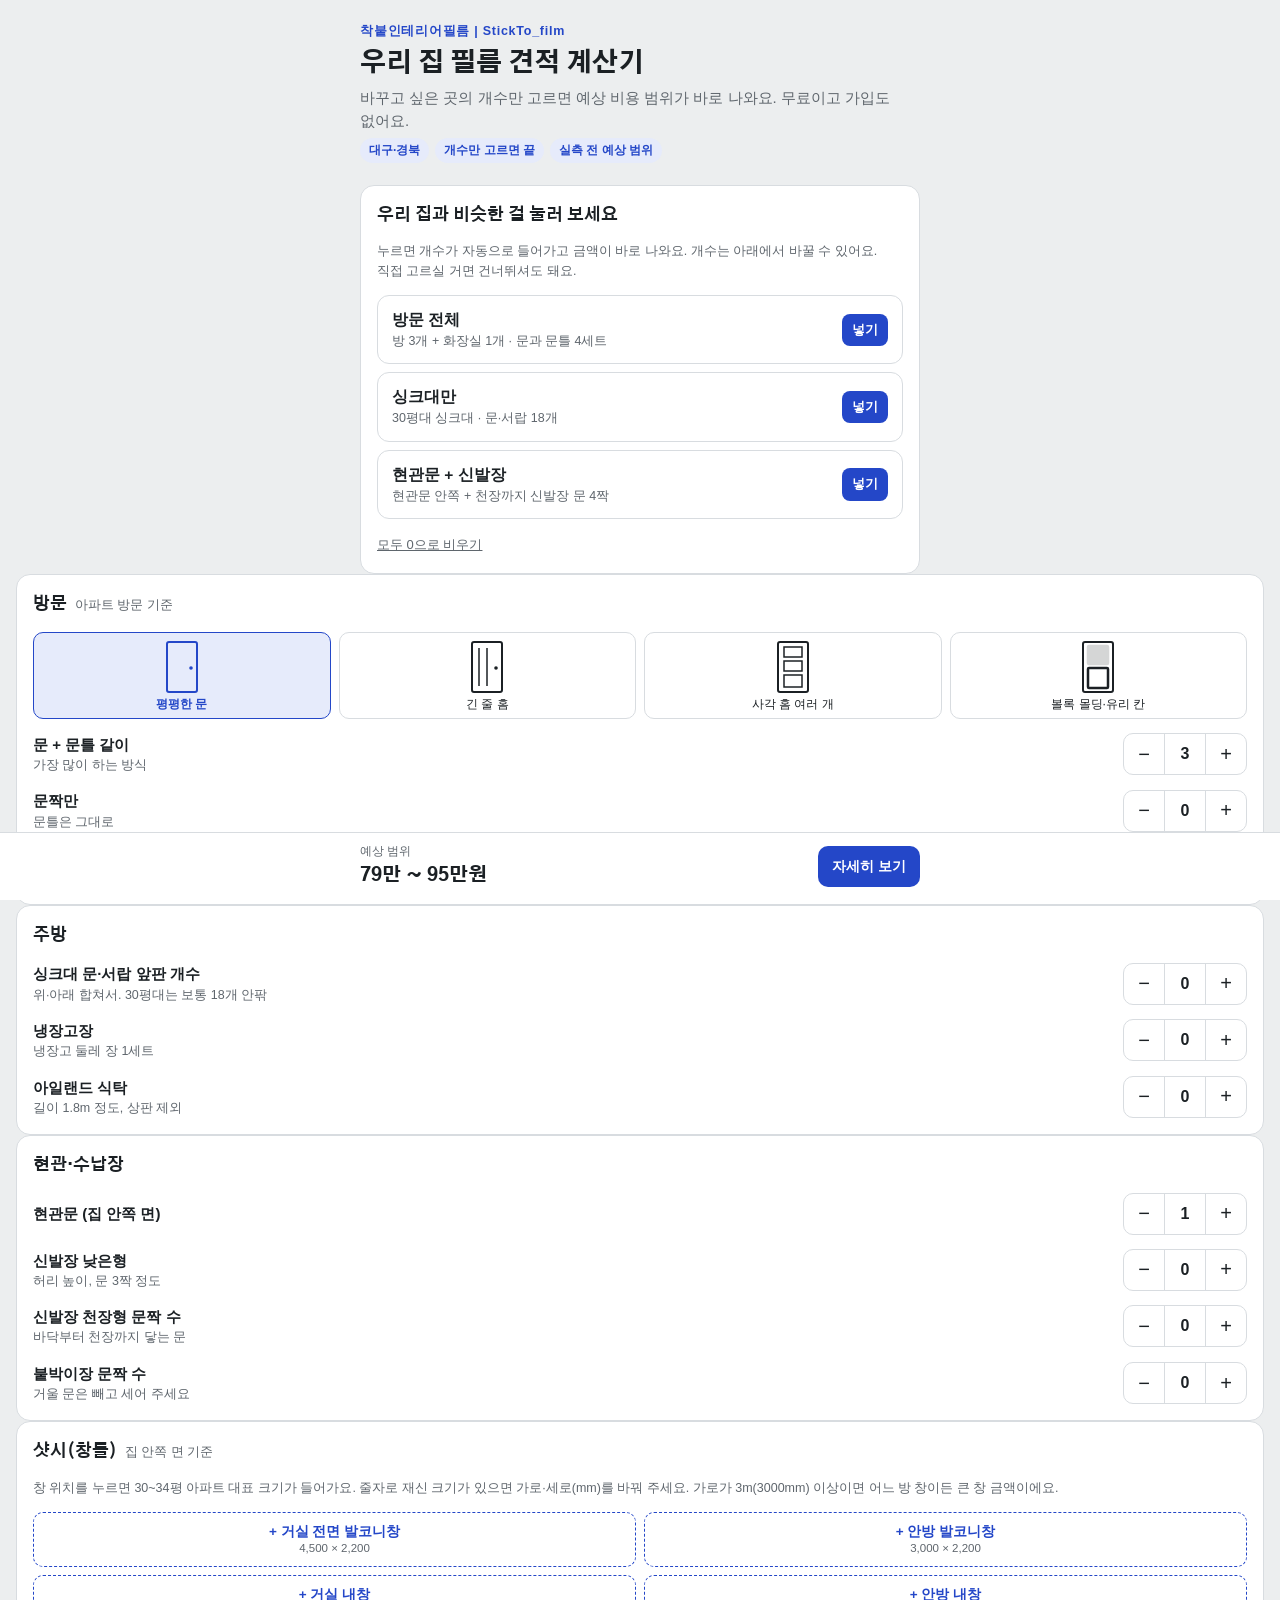
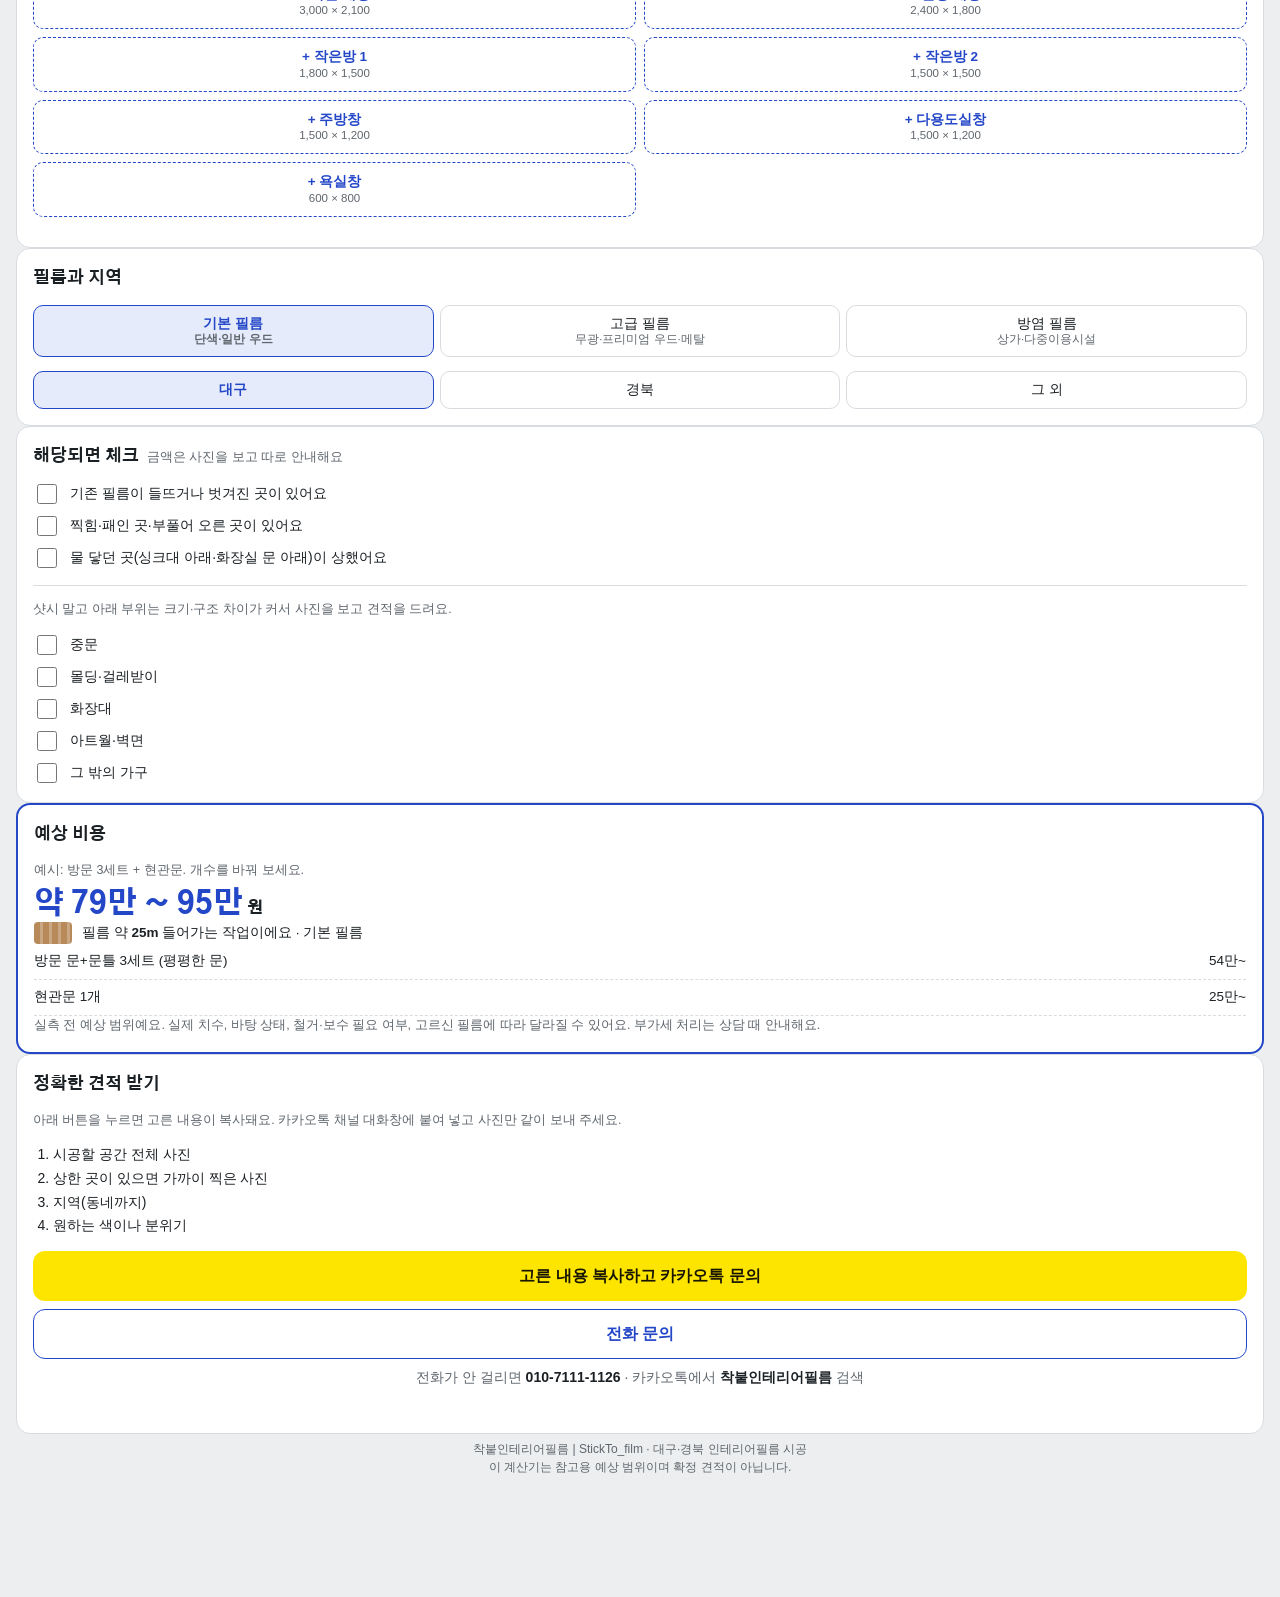
==== calculator/index.html @ d56645c7 "고객용 '우리 집 필름 견적 계산기' 페이지 추가 (calculator/) Co-Authored-By: Claude Opus 5.5 <noreply@anthropic.com>" ====
<!doctype html>
<html lang="ko">
<head>
<meta charset="utf-8">
<meta name="viewport" content="width=device-width,initial-scale=1,viewport-fit=cover">
<!-- 문자·카톡으로 링크를 보냈을 때 미리보기 -->
<meta property="og:type" content="website">
<meta property="og:url" content="https://capslove1.github.io/calculator/">
<meta property="og:title" content="우리 집 필름 견적 계산기 | 착붙인테리어필름">
<meta property="og:description" content="방문·싱크대·현관문·신발장 개수만 고르면 예상 비용 범위가 나와요. 무료, 가입 없음.">
<meta property="og:image" content="https://capslove1.github.io/img/kitchen-gray-wide.jpg">
<style>:root{padding-top:env(safe-area-inset-top,0px);padding-bottom:env(safe-area-inset-bottom,0px)}body{margin:0}img{max-width:100%}[hidden]{display:none!important}</style>
<title>우리 집 필름 견적 계산기</title>
<meta name="claude:viewport-fit-sides" content="cover">
<meta name="description" content="착붙인테리어필름 | StickTo_film — 방문·싱크대·현관문 등 개수만 고르면 인테리어필름 예상 비용 범위를 보여 드려요. 무료, 가입 없음.">
<link rel="preconnect" href="https://fonts.googleapis.com">
<link rel="preconnect" href="https://fonts.gstatic.com" crossorigin>
<link rel="stylesheet" href="https://fonts.googleapis.com/css2?family=Gothic+A1:wght@400;500;600;700;800&display=swap">
</head>
<body>
<style>
/* Layout: 한 줄 세로 흐름. 위에서 부위 고르기 → 아래 고정 결과 바 → 결과 카드와 문의 버튼 */
:root{
  --bg:#eceeef; --surface:#ffffff; --ink:#1b2024; --muted:#5f666d; --line:#d8dce0;
  --brand:#2447c8; --brand-ink:#ffffff; --brand-soft:#e6ebfb; --film:#b88a5a; --warn:#9a5b12; --warn-soft:#fbf0de;
  --kakao:#fee500; --kakao-ink:#191600;
  --f-head:"Gothic A1","Apple SD Gothic Neo","Malgun Gothic",sans-serif;
  --f-body:"Apple SD Gothic Neo","Malgun Gothic",sans-serif;
}
@media (prefers-color-scheme: dark){:root:not([data-theme="light"]){
  --bg:#111417; --surface:#1a1e22; --ink:#e8ebee; --muted:#9aa2aa; --line:#2c3238;
  --brand:#8ea6ff; --brand-ink:#0d1430; --brand-soft:#1c2547; --film:#d3a877; --warn:#e9b467; --warn-soft:#33281a; color-scheme:dark}}
:root[data-theme="dark"]{
  --bg:#111417; --surface:#1a1e22; --ink:#e8ebee; --muted:#9aa2aa; --line:#2c3238;
  --brand:#8ea6ff; --brand-ink:#0d1430; --brand-soft:#1c2547; --film:#d3a877; --warn:#e9b467; --warn-soft:#33281a; color-scheme:dark}
*{box-sizing:border-box}
body{background:var(--bg);color:var(--ink);font-family:var(--f-body);word-break:keep-all;overflow-wrap:anywhere;font-size:15px;line-height:1.55;
  padding-left:max(16px,env(safe-area-inset-left,0px));padding-right:max(16px,env(safe-area-inset-right,0px));padding-block:0 120px}
.wrap{max-width:560px;margin:0 auto;display:flex;flex-direction:column;gap:18px}
header{padding-block:22px 4px;display:flex;flex-direction:column;gap:6px}
.brand{font-size:12.5px;letter-spacing:.06em;color:var(--brand);font-weight:600}
h1{font-family:var(--f-head);font-weight:800;font-size:26px;line-height:1.25;margin:0;text-wrap:balance}
.lead{color:var(--muted);margin:0}
.chips{display:flex;flex-wrap:wrap;gap:6px}
.chip{font-size:12px;background:var(--brand-soft);color:var(--brand);padding:3px 9px;border-radius:999px;font-weight:600}
section.card{background:var(--surface);border:1px solid var(--line);border-radius:14px;padding:16px;display:flex;flex-direction:column;gap:14px}
h2{font-family:var(--f-head);font-size:17px;margin:0;display:flex;align-items:baseline;gap:8px}
h2 small{font-family:var(--f-body);font-weight:400;font-size:12.5px;color:var(--muted)}
.row{display:flex;align-items:center;justify-content:space-between;gap:12px}
.row .lbl{min-width:0;display:flex;flex-direction:column}
.row .lbl b{font-weight:600}
.row .lbl span{font-size:12.5px;color:var(--muted)}
.step{display:flex;align-items:center;border:1px solid var(--line);border-radius:10px;overflow:hidden;flex:none}
.step button{width:40px;height:40px;border:0;background:transparent;color:var(--ink);font-size:20px;cursor:pointer}
.step button:active{background:var(--brand-soft)}
.step input{width:42px;height:40px;border:0;border-inline:1px solid var(--line);text-align:center;font:600 16px var(--f-body);background:transparent;color:var(--ink);font-variant-numeric:tabular-nums;-moz-appearance:textfield}
.step input::-webkit-outer-spin-button,.step input::-webkit-inner-spin-button{-webkit-appearance:none;margin:0}
button:focus-visible,input:focus-visible,a:focus-visible,label:focus-within{outline:2px solid var(--brand);outline-offset:2px}
.shapes{display:grid;grid-template-columns:repeat(4,1fr);gap:8px}
.shape{position:relative;border:1.5px solid var(--line);border-radius:10px;padding:8px 4px 6px;display:flex;flex-direction:column;align-items:center;gap:4px;cursor:pointer;font-size:12px;text-align:center;line-height:1.25}
.shape input{position:absolute;opacity:0;pointer-events:none}
.shape svg{width:34px;height:52px}
.shape:has(input:checked){border-color:var(--brand);background:var(--brand-soft);color:var(--brand);font-weight:600}
.seg{display:grid;grid-template-columns:repeat(3,1fr);gap:6px}
.seg label{border:1.5px solid var(--line);border-radius:10px;padding:9px 6px;text-align:center;font-size:13.5px;cursor:pointer;display:flex;flex-direction:column;line-height:1.3}
.seg label small{font-size:11.5px;color:var(--muted)}
.seg input{position:absolute;opacity:0;pointer-events:none}
.seg label:has(input:checked){border-color:var(--brand);background:var(--brand-soft);color:var(--brand);font-weight:600}
.checks{display:flex;flex-direction:column;gap:8px}
.check{display:flex;gap:10px;align-items:flex-start;font-size:14px;cursor:pointer}
.addwin{display:grid;grid-template-columns:1fr 1fr;gap:8px}
.addwin button{border:1.5px dashed var(--brand);background:transparent;color:var(--brand);border-radius:10px;padding:10px 8px;font:600 13.5px var(--f-body);cursor:pointer;line-height:1.3}
.addwin button small{display:block;font-weight:400;font-size:11.5px;color:var(--muted)}
.win{border:1px solid var(--line);border-radius:12px;padding:12px;display:flex;flex-direction:column;gap:10px}
.win .top{display:flex;justify-content:space-between;align-items:center;gap:8px}
.win .top b{font-size:15px}
.win .del{border:0;background:none;color:var(--muted);font:inherit;font-size:13px;text-decoration:underline;cursor:pointer}
.win .size{display:flex;align-items:center;gap:6px;flex-wrap:wrap;font-size:13.5px}
.win .size input{width:78px;height:38px;border:1px solid var(--line);border-radius:8px;text-align:center;font:600 15px var(--f-body);background:transparent;color:var(--ink);font-variant-numeric:tabular-nums}
.win .meta{font-size:12.5px;color:var(--muted)}
.check input{width:20px;height:20px;accent-color:var(--brand);flex:none;margin-top:1px}
.divider{height:1px;background:var(--line)}
.note{font-size:12.5px;color:var(--muted);margin:0}
.presets{display:flex;flex-direction:column;gap:8px}
.presets button{display:flex;align-items:center;justify-content:space-between;gap:12px;text-align:left;border:1.5px solid var(--line);background:var(--surface);color:var(--ink);border-radius:12px;padding:12px 14px;font:inherit;cursor:pointer}
.presets button b{display:block;font-size:15.5px}
.presets button span{display:block;font-size:12.5px;color:var(--muted)}
.presets button i{font-style:normal;flex:none;font-size:13px;font-weight:700;color:var(--brand-ink);background:var(--brand);border-radius:8px;padding:6px 10px}
.presets button.on{border-color:var(--brand);background:var(--brand-soft)}
.presets button.on i{background:transparent;color:var(--brand)}
#presetMsg{font-size:14px;color:var(--brand);font-weight:600;margin:0}
#presetMsg:empty{display:none}
.linkbtn{align-self:flex-start;border:0;background:none;color:var(--muted);text-decoration:underline;font:inherit;font-size:13px;padding:2px 0;cursor:pointer}
/* 결과 */
#result{border:2px solid var(--brand)}
.big{font-family:var(--f-head);font-weight:800;font-size:30px;line-height:1.2;font-variant-numeric:tabular-nums;color:var(--brand)}
.big small{font-size:16px;color:var(--ink)}
.film{display:flex;align-items:center;gap:10px;font-size:13.5px}
.roll{width:38px;height:22px;border-radius:4px;background:repeating-linear-gradient(90deg,var(--film) 0 6px,color-mix(in srgb,var(--film) 75%,var(--surface)) 6px 9px);flex:none}
table{width:100%;border-collapse:collapse;font-size:13.5px;font-variant-numeric:tabular-nums}
td{padding:7px 0;border-bottom:1px dashed var(--line);vertical-align:top}
td:last-child{text-align:right;white-space:nowrap;padding-left:10px}
.flag{background:var(--warn-soft);color:var(--warn);border-radius:10px;padding:10px 12px;font-size:13px;display:flex;flex-direction:column;gap:4px}
.empty{color:var(--muted);font-size:14px}
.cta{display:flex;flex-direction:column;gap:8px}
.btn{display:flex;align-items:center;justify-content:center;gap:8px;min-height:50px;border-radius:12px;border:0;font:700 16px var(--f-body);cursor:pointer;text-decoration:none}
.btn.kakao{background:var(--kakao);color:var(--kakao-ink)}
.btn.line{background:transparent;border:1.5px solid var(--brand);color:var(--brand)}
.phone{font-size:14px;text-align:center;color:var(--muted)}
.phone b{color:var(--ink);user-select:all;font-variant-numeric:tabular-nums}
#copied{font-size:13px;color:var(--brand);text-align:center;min-height:20px}
#copyBox{width:100%;min-height:140px;font:13px var(--f-body);border:1px solid var(--line);border-radius:10px;padding:10px;background:var(--bg);color:var(--ink)}
ol.photos{margin:0;padding-left:20px;font-size:14px;display:flex;flex-direction:column;gap:2px}
/* 아래 고정 요약 바 */
.bar{position:fixed;left:0;right:0;bottom:0;background:var(--surface);border-top:1px solid var(--line);
  padding:10px max(16px,env(safe-area-inset-right,0px)) calc(10px + env(safe-area-inset-bottom,0px)) max(16px,env(safe-area-inset-left,0px));z-index:5}
.bar .in{max-width:560px;margin:0 auto;display:flex;align-items:center;justify-content:space-between;gap:12px}
.bar .v{font-family:var(--f-head);font-weight:800;font-size:19px;font-variant-numeric:tabular-nums}
.bar .k{font-size:11.5px;color:var(--muted)}
.bar a{background:var(--brand);color:var(--brand-ink);border-radius:10px;padding:10px 14px;font-weight:700;text-decoration:none;font-size:14px;white-space:nowrap}
footer{font-size:12px;color:var(--muted);text-align:center;padding-top:6px}
@media (prefers-reduced-motion:no-preference){.big{transition:color .2s}}
</style>

<div class="wrap">
  <header>
    <div class="brand">착붙인테리어필름 | StickTo_film</div>
    <h1>우리 집 필름 견적 계산기</h1>
    <p class="lead">바꾸고 싶은 곳의 개수만 고르면 예상 비용 범위가 바로 나와요. 무료이고 가입도 없어요.</p>
    <div class="chips"><span class="chip">대구·경북</span><span class="chip">개수만 고르면 끝</span><span class="chip">실측 전 예상 범위</span></div>
  </header>

  <section class="card" aria-labelledby="h-preset">
    <h2 id="h-preset">우리 집과 비슷한 걸 눌러 보세요</h2>
    <p class="note" style="margin:0">누르면 개수가 자동으로 들어가고 금액이 바로 나와요. 개수는 아래에서 바꿀 수 있어요. 직접 고르실 거면 건너뛰셔도 돼요.</p>
    <div class="presets">
      <button type="button" data-preset="doors" data-name="방문 4세트를"><div><b>방문 전체</b><span>방 3개 + 화장실 1개 · 문과 문틀 4세트</span></div><i>넣기</i></button>
      <button type="button" data-preset="kitchen" data-name="싱크대를"><div><b>싱크대만</b><span>30평대 싱크대 · 문·서랍 18개</span></div><i>넣기</i></button>
      <button type="button" data-preset="entry" data-name="현관문과 신발장을"><div><b>현관문 + 신발장</b><span>현관문 안쪽 + 천장까지 신발장 문 4짝</span></div><i>넣기</i></button>
    </div>
    <p id="presetMsg" role="status"></p>
    <button type="button" class="linkbtn" data-preset="reset" data-name="">모두 0으로 비우기</button>
    </div>
  </section>

  <section class="card" aria-labelledby="h-door">
    <h2 id="h-door">방문 <small>아파트 방문 기준</small></h2>
    <div class="shapes" role="radiogroup" aria-label="문 모양">
      <label class="shape"><input type="radio" name="shape" value="flat" id="shape-flat" checked>
        <svg viewBox="0 0 34 52" aria-hidden="true"><rect x="2" y="1" width="30" height="50" rx="2" fill="none" stroke="currentColor" stroke-width="2"/><circle cx="26" cy="27" r="1.8" fill="currentColor"/></svg>평평한 문</label>
      <label class="shape"><input type="radio" name="shape" value="line" id="shape-line">
        <svg viewBox="0 0 34 52" aria-hidden="true"><rect x="2" y="1" width="30" height="50" rx="2" fill="none" stroke="currentColor" stroke-width="2"/><path d="M9 7v38M17 7v38" stroke="currentColor" stroke-width="1.5" fill="none"/><circle cx="26" cy="27" r="1.8" fill="currentColor"/></svg>긴 줄 홈</label>
      <label class="shape"><input type="radio" name="shape" value="square" id="shape-square">
        <svg viewBox="0 0 34 52" aria-hidden="true"><rect x="2" y="1" width="30" height="50" rx="2" fill="none" stroke="currentColor" stroke-width="2"/><rect x="8" y="6" width="18" height="10" fill="none" stroke="currentColor" stroke-width="1.5"/><rect x="8" y="20" width="18" height="10" fill="none" stroke="currentColor" stroke-width="1.5"/><rect x="8" y="34" width="18" height="12" fill="none" stroke="currentColor" stroke-width="1.5"/></svg>사각 홈 여러 개</label>
      <label class="shape"><input type="radio" name="shape" value="mold" id="shape-mold">
        <svg viewBox="0 0 34 52" aria-hidden="true"><rect x="2" y="1" width="30" height="50" rx="2" fill="none" stroke="currentColor" stroke-width="2"/><rect x="7" y="5" width="20" height="18" rx="1" fill="currentColor" opacity=".18" stroke="currentColor" stroke-width="2.5"/><rect x="7" y="27" width="20" height="20" rx="1" fill="none" stroke="currentColor" stroke-width="2.5"/></svg>볼록 몰딩·유리 칸</label>
    </div>
    <div class="row"><div class="lbl"><b>문 + 문틀 같이</b><span>가장 많이 하는 방식</span></div><div class="step" data-for="set"></div></div>
    <div class="row"><div class="lbl"><b>문짝만</b><span>문틀은 그대로</span></div><div class="step" data-for="door"></div></div>
    <div class="row"><div class="lbl"><b>문틀만</b></div><div class="step" data-for="frame"></div></div>
  </section>

  <section class="card" aria-labelledby="h-kitchen">
    <h2 id="h-kitchen">주방</h2>
    <div class="row"><div class="lbl"><b>싱크대 문·서랍 앞판 개수</b><span>위·아래 합쳐서. 30평대는 보통 18개 안팎</span></div><div class="step" data-for="sink"></div></div>
    <div class="row"><div class="lbl"><b>냉장고장</b><span>냉장고 둘레 장 1세트</span></div><div class="step" data-for="fridge"></div></div>
    <div class="row"><div class="lbl"><b>아일랜드 식탁</b><span>길이 1.8m 정도, 상판 제외</span></div><div class="step" data-for="island"></div></div>
  </section>

  <section class="card" aria-labelledby="h-entry">
    <h2 id="h-entry">현관·수납장</h2>
    <div class="row"><div class="lbl"><b>현관문 (집 안쪽 면)</b></div><div class="step" data-for="entrance"></div></div>
    <div class="row"><div class="lbl"><b>신발장 낮은형</b><span>허리 높이, 문 3짝 정도</span></div><div class="step" data-for="shoeLow"></div></div>
    <div class="row"><div class="lbl"><b>신발장 천장형 문짝 수</b><span>바닥부터 천장까지 닿는 문</span></div><div class="step" data-for="shoeTall"></div></div>
    <div class="row"><div class="lbl"><b>붙박이장 문짝 수</b><span>거울 문은 빼고 세어 주세요</span></div><div class="step" data-for="closet"></div></div>
  </section>

  <section class="card" aria-labelledby="h-win">
    <h2 id="h-win">샷시(창틀) <small>집 안쪽 면 기준</small></h2>
    <p class="note" style="margin:0">창 위치를 누르면 30~34평 아파트 대표 크기가 들어가요. 줄자로 재신 크기가 있으면 가로·세로(mm)를 바꿔 주세요. 가로가 3m(3000mm) 이상이면 어느 방 창이든 큰 창 금액이에요.</p>
    <div class="addwin">
      <button type="button" data-win="lbal">+ 거실 전면 발코니창<small>4,500 × 2,200</small></button>
      <button type="button" data-win="mbal">+ 안방 발코니창<small>3,000 × 2,200</small></button>
      <button type="button" data-win="lin">+ 거실 내창<small>3,000 × 2,100</small></button>
      <button type="button" data-win="min">+ 안방 내창<small>2,400 × 1,800</small></button>
      <button type="button" data-win="r1">+ 작은방 1<small>1,800 × 1,500</small></button>
      <button type="button" data-win="r2">+ 작은방 2<small>1,500 × 1,500</small></button>
      <button type="button" data-win="kit">+ 주방창<small>1,500 × 1,200</small></button>
      <button type="button" data-win="util">+ 다용도실창<small>1,500 × 1,200</small></button>
      <button type="button" data-win="bath">+ 욕실창<small>600 × 800</small></button>
    </div>
    <div id="winList" style="display:flex;flex-direction:column;gap:8px"></div>
  </section>

  <section class="card" aria-labelledby="h-opt">
    <h2 id="h-opt">필름과 지역</h2>
    <div class="seg" role="radiogroup" aria-label="필름 종류">
      <label><input type="radio" name="grade" value="basic" id="grade-basic" checked>기본 필름<small>단색·일반 우드</small></label>
      <label><input type="radio" name="grade" value="premium" id="grade-premium">고급 필름<small>무광·프리미엄 우드·메탈</small></label>
      <label><input type="radio" name="grade" value="fire" id="grade-fire">방염 필름<small>상가·다중이용시설</small></label>
    </div>
    <div class="seg" role="radiogroup" aria-label="지역">
      <label><input type="radio" name="area" value="대구" id="area-daegu" checked>대구</label>
      <label><input type="radio" name="area" value="경북" id="area-gb">경북</label>
      <label><input type="radio" name="area" value="그 외 지역" id="area-etc">그 외</label>
    </div>
  </section>

  <section class="card" aria-labelledby="h-more">
    <h2 id="h-more">해당되면 체크 <small>금액은 사진을 보고 따로 안내해요</small></h2>
    <div class="checks">
      <label class="check"><input type="checkbox" id="c-old" data-cond="기존 필름이 들뜨거나 벗겨진 곳이 있어요">기존 필름이 들뜨거나 벗겨진 곳이 있어요</label>
      <label class="check"><input type="checkbox" id="c-dent" data-cond="찍힘·패인 곳·부풀어 오른 곳이 있어요">찍힘·패인 곳·부풀어 오른 곳이 있어요</label>
      <label class="check"><input type="checkbox" id="c-wet" data-cond="물이 닿던 곳(싱크대 아래·화장실 문 아래)이 상했어요">물 닿던 곳(싱크대 아래·화장실 문 아래)이 상했어요</label>
    </div>
    <div class="divider"></div>
    <p class="note">샷시 말고 아래 부위는 크기·구조 차이가 커서 사진을 보고 견적을 드려요.</p>
    <div class="checks">
      <label class="check"><input type="checkbox" id="x-middoor" data-extra="중문">중문</label>
      <label class="check"><input type="checkbox" id="x-molding" data-extra="몰딩·걸레받이">몰딩·걸레받이</label>
      <label class="check"><input type="checkbox" id="x-vanity" data-extra="화장대">화장대</label>
      <label class="check"><input type="checkbox" id="x-wall" data-extra="아트월·벽면">아트월·벽면</label>
      <label class="check"><input type="checkbox" id="x-etc" data-extra="그 밖의 가구">그 밖의 가구</label>
    </div>
  </section>

  <section class="card" id="result" aria-labelledby="h-result" aria-live="polite">
    <h2 id="h-result">예상 비용</h2>
    <div id="resBody"></div>
  </section>

  <section class="card" aria-labelledby="h-ask">
    <h2 id="h-ask">정확한 견적 받기</h2>
    <p class="note" style="margin:0">아래 버튼을 누르면 고른 내용이 복사돼요. 카카오톡 채널 대화창에 붙여 넣고 사진만 같이 보내 주세요.</p>
    <ol class="photos">
      <li>시공할 공간 전체 사진</li>
      <li>상한 곳이 있으면 가까이 찍은 사진</li>
      <li>지역(동네까지)</li>
      <li>원하는 색이나 분위기</li>
    </ol>
    <div class="cta">
      <a class="btn kakao" id="kakaoBtn" href="https://pf.kakao.com/_gzWJX/chat" target="_blank" rel="noopener">고른 내용 복사하고 카카오톡 문의</a>
      <a class="btn line" href="tel:01071111126">전화 문의</a>
      <div class="phone">전화가 안 걸리면 <b>010-7111-1126</b> · 카카오톡에서 <b>착붙인테리어필름</b> 검색</div>
      <div id="copied" role="status"></div>
      <textarea id="copyBox" hidden readonly aria-label="복사할 견적 내용"></textarea>
    </div>
  </section>

  <footer>착붙인테리어필름 | StickTo_film · 대구·경북 인테리어필름 시공<br>이 계산기는 참고용 예상 범위이며 확정 견적이 아닙니다.</footer>
</div>

<div class="bar" aria-hidden="false">
  <div class="in">
    <div><div class="k">예상 범위</div><div class="v" id="barV">-</div></div>
    <a href="#result">자세히 보기</a>
  </div>
</div>

<script>
(function(){
  // ── 단가 (근거: 견적·시공기록표 기준값/간편견적/단가산출 시트, 2026-11-11 사용자 확인값) ──
  // 문짝 단가: 평평 10만 / 줄 홈 12만 / 사각 홈 15만 / 몰딩·유리 15만~ (사용자 확인)
  // 문+문틀 세트 = 문 단가 + 문틀 8만 (민자 세트 18만, 조사 평균) / 문틀만 10만
  var DOOR = {flat:100000, line:120000, square:150000, mold:150000};
  var SHAPE_NAME = {flat:"평평한 문", line:"긴 줄 홈", square:"사각 홈", mold:"볼록 몰딩·유리 칸"};
  var FRAME_IN_SET = 80000, FRAME_ONLY = 100000;
  var P = {
    entrance:250000,   // 현관문 실내측: 시세 25만~40만의 하단
    shoeLow:150000,    // 낮은 신발장: 시세 시작가 15만~
    shoeTallDoor:65000,// 천장형 신발장 문짝 6.5만 + 측판 6만 (단가산출)
    shoeSide:60000,
    sinkDoor:35000,    // 싱크대 문·서랍 3.5만 + 측판·걸레받이 7만 (30평대 18짝 = 70만)
    sinkSide:70000,
    fridge:250000,     // 냉장고장 겉면: 시세 25만~55만의 하단
    island:255000,     // 아일랜드 중형: 단가산출 25.5만
    closetSolo:50000,  // 붙박이장 단독 짝당 5만 (사용자 확인)
    closetBundle:43000,// 전체 공사와 같이 할 때 짝당 약 4.3만 (울산 현장)
    closetSmallMin:400000, closetSmallMax:500000 // 붙박이장만 문 3~4짝: 40~50만 (사용자 확인)
  };
  // 필름 사용량(m): 사용자 경험치·조사 추정
  var M = {set:6.5, door:4.5, frame:2.5, entrance:5, shoeLow:3, shoeTallDoor:1.15, shoeSide:2.4,
           sinkDoor:0.425, sinkSide:2.5, fridge:10.2, island:5.5, closetDoor:1.15, closetSide:2.4};
  // 필름 종류별 m당 추가 (자재 차이만, 기본 6,500원 대비): 고급 +3,000~6,500 / 방염 +4,000~8,500
  var GRADE = {basic:[0,0,"기본 필름"], premium:[3000,6500,"고급 필름"], fire:[4000,8500,"방염 필름"]};
  var SPREAD = 0.2;          // 현장 상태·치수 차이 폭 (위쪽 +20%)
  var MIN_JOB = 100000;      // 최소 시공 금액 (당근 "10만원부터")
  var BUNDLE_FROM = 500000;  // 다른 부위 합계가 이 이상이면 붙박이장 묶음 단가

  // ── 샷시: 인수인계 4-2 과거 단가 (작은·큰 창 15만, 거실 대형 20만, 거실 이중창 60만) ──
  // 가로 3m 이상이면 창 종류 상관없이 대형(사용자 확인 2026-11-19). 기본 크기: 거실 4500x2300(사용자 예시), 나머지는 유리지갑 24·34평 표준 프리셋(2026-09). 이중창(안쪽+바깥쪽 두 겹)은 거실 60만, 나머지는 한 겹 x2(가정)
  // 기본 크기: 사용자 제공 '아파트 샷시 대표 규격표'(30~34평, 사전 견적용 추정치, 2026-11-19)
  // 필름 m 추정: 바깥 틀 둘레 x (틀 폭 + 감싸기 5cm) + 창짝(한 겹 2짝) 둘레 x 13cm, 합친 면적 ÷ 122cm 폭 ÷ 재단 효율 85%
  //  틀 폭: 단창 130mm, 이중창 250mm (사용자 제공 프레임 폭 표). 영림 블로그 계산법(긴 쪽+10cm, 두 겹 x2)과 비교해 비슷함
  var WIN_TYPES = {lbal:["거실 전면 발코니창",4500,2200,true], mbal:["안방 발코니창",3000,2200,false], lin:["거실 내창",3000,2100,true], min:["안방 내창",2400,1800,true], r1:["작은방 1",1800,1500,true], r2:["작은방 2",1500,1500,true], kit:["주방창",1500,1200,false], util:["다용도실창",1500,1200,false], bath:["욕실창",600,800,false]};
  var WIN_SINGLE = 150000, WIN_BIG = 200000, WIN_BIG_DOUBLE = 600000, WIN_BIG_FROM = 3000;
  var wins = [], winSeq = 0;
  function winPrice(w){ var big = w.w >= WIN_BIG_FROM; if(w.dbl) return big ? WIN_BIG_DOUBLE : WIN_SINGLE*2; return big ? WIN_BIG : WIN_SINGLE; }
  function winMeters(w){
    var W=w.w/1000, H=w.h/1000, frame=(w.dbl?0.25:0.13)+0.05, sashes=w.dbl?4:2;
    var area = 2*(W+H)*frame + sashes*2*(W/2+H)*0.13;
    return area/1.22/0.85;
  }
  function renderWins(){
    var box = document.getElementById("winList"); box.innerHTML = "";
    wins.forEach(function(w){
      var d = document.createElement("div"); d.className = "win";
      d.innerHTML = '<div class="top"><b>'+w.name+'</b><button type="button" class="del">빼기</button></div>'+
        '<div class="size">가로 <input type="number" inputmode="numeric" id="ww-'+w.id+'" value="'+w.w+'" aria-label="가로 mm"> × 세로 <input type="number" inputmode="numeric" id="wh-'+w.id+'" value="'+w.h+'" aria-label="세로 mm"> mm</div>'+
        '<label class="check"><input type="checkbox" id="wd-'+w.id+'"'+(w.dbl?' checked':'')+'>안쪽·바깥쪽 두 겹 다 (이중창)</label>'+
        '<div class="meta"></div>';
      var ins = d.querySelectorAll("input");
      ins[0].oninput = function(){ w.w = parseInt(ins[0].value,10)||0; calc(); };
      ins[1].oninput = function(){ w.h = parseInt(ins[1].value,10)||0; calc(); };
      ins[2].onchange = function(){ w.dbl = ins[2].checked; calc(); };
      d.querySelector(".del").onclick = function(){ wins = wins.filter(function(x){return x!==w}); renderWins(); calc(); };
      w.meta = d.querySelector(".meta");
      box.appendChild(d);
    });
  }
  document.querySelectorAll("[data-win]").forEach(function(b){
    b.onclick = function(){ var t = WIN_TYPES[b.getAttribute("data-win")]; wins.push({id:++winSeq, name:t[0], w:t[1], h:t[2], dbl:t[3]}); renderWins(); calc(); };
  });

  var KEYS = ["set","door","frame","sink","fridge","island","entrance","shoeLow","shoeTall","closet"];
  var q = {}; KEYS.forEach(function(k){q[k]=0});
  var inputs = {};

  document.querySelectorAll(".step").forEach(function(box){
    var k = box.getAttribute("data-for");
    box.innerHTML = '<button type="button" aria-label="줄이기">−</button><input type="number" inputmode="numeric" min="0" max="60" value="0" id="n-'+k+'" aria-label="개수"><button type="button" aria-label="늘리기">+</button>';
    var b = box.querySelectorAll("button"), inp = box.querySelector("input");
    inputs[k] = inp;
    b[0].onclick = function(){ set(k, q[k]-1); clearPreset(); };
    b[1].onclick = function(){ set(k, q[k]+1); clearPreset(); };
    inp.oninput = function(){ set(k, parseInt(inp.value,10)||0, true) };
  });
  function set(k, v, typing){ v=Math.max(0,Math.min(60,v)); q[k]=v; if(!typing) inputs[k].value=v; calc(); }
  function clearPreset(){ document.querySelectorAll(".presets button").forEach(function(b){ b.classList.remove("on"); b.querySelector("i").textContent="넣기"; }); var m=document.getElementById("presetMsg"); if(m) m.textContent=""; }
  document.querySelectorAll("input[type=radio],input[type=checkbox]").forEach(function(el){ el.onchange = calc; });

  var PRESETS = {
    doors:{set:4}, kitchen:{sink:18}, entry:{entrance:1, shoeTall:4},
    reset:{}
  };
  document.querySelectorAll("[data-preset]").forEach(function(btn){
    btn.onclick = function(){
      var p = PRESETS[btn.getAttribute("data-preset")];
      KEYS.forEach(function(k){ q[k]=p[k]||0; inputs[k].value=q[k]; });
      if(btn.getAttribute("data-preset")==="reset"){ wins=[]; renderWins(); }
      calc();
      document.querySelectorAll(".presets button").forEach(function(b){ b.classList.toggle("on", b===btn); b.querySelector("i").textContent = b===btn ? "✓ 들어감" : "넣기"; });
      var name = btn.getAttribute("data-name"), bar = document.getElementById("barV").textContent;
      document.getElementById("presetMsg").textContent = name ? name+" 넣었어요. 예상 "+bar+" · 아래에서 개수를 바꿔 보세요." : "모두 비웠어요. 아래에서 직접 골라 주세요.";
    };
  });

  function won(n){ return Math.round(n/10000).toLocaleString("ko-KR") + "만"; }
  function val(name){ var el=document.querySelector('input[name="'+name+'"]:checked'); return el?el.value:""; }

  var lastText = "";
  function calc(){
    var shape = val("shape"), grade = GRADE[val("grade")], area = val("area");
    var lines = [], base = 0, meters = 0;
    function add(label, amount, m, desc){ if(amount<=0) return; lines.push([label, amount, desc||""]); base += amount; meters += m; }

    add("방문 문+문틀 "+q.set+"세트 ("+SHAPE_NAME[shape]+")", q.set*(DOOR[shape]+FRAME_IN_SET), q.set*M.set);
    add("방문 문짝만 "+q.door+"짝 ("+SHAPE_NAME[shape]+")", q.door*DOOR[shape], q.door*M.door);
    add("문틀만 "+q.frame+"개", q.frame*FRAME_ONLY, q.frame*M.frame);
    if(q.sink>0) add("싱크대 문·서랍 "+q.sink+"개 + 옆판·걸레받이", q.sink*P.sinkDoor+P.sinkSide, q.sink*M.sinkDoor+M.sinkSide);
    add("냉장고장 "+q.fridge+"세트", q.fridge*P.fridge, q.fridge*M.fridge);
    add("아일랜드 "+q.island+"개", q.island*P.island, q.island*M.island);
    add("현관문 "+q.entrance+"개", q.entrance*P.entrance, q.entrance*M.entrance);
    add("신발장 낮은형 "+q.shoeLow+"개", q.shoeLow*P.shoeLow, q.shoeLow*M.shoeLow);
    wins.forEach(function(w){
      if(w.w<=0||w.h<=0){ if(w.meta) w.meta.textContent="가로·세로를 넣어 주세요"; return; }
      var pr = winPrice(w);
      add("샷시 "+w.name+" "+w.w+"×"+w.h+(w.dbl?" 두 겹":" 한 겹"), pr, winMeters(w));
      if(w.meta) w.meta.textContent = (w.w>=WIN_BIG_FROM?"가로 3m 이상 큰 창 기준":"일반 창 기준")+" · 약 "+won(pr)+"원~ · 필름 약 "+winMeters(w).toFixed(1)+"m";
    });
    if(q.shoeTall>0) add("신발장 천장형 문 "+q.shoeTall+"짝 + 옆판", q.shoeTall*P.shoeTallDoor+P.shoeSide, q.shoeTall*M.shoeTallDoor+M.shoeSide);

    // 붙박이장
    var closetLow = 0, closetHigh = 0, closetOnlySmall = false;
    if(q.closet>0){
      var others = base;
      var unit = others >= BUNDLE_FROM ? P.closetBundle : P.closetSolo;
      closetLow = q.closet*unit;
      closetHigh = closetLow*(1+SPREAD);
      var desc = others >= BUNDLE_FROM ? "다른 부위와 같이 해서 짝당 약 4.3만" : "짝당 5만";
      if(others===0 && closetLow < P.closetSmallMin){ closetLow=P.closetSmallMin; closetHigh=P.closetSmallMax; closetOnlySmall=true; desc="문이 적어도 준비·장비는 같아 기본 40만~"; }
      lines.push(["붙박이장 문 "+q.closet+"짝", closetLow, desc]);
      meters += q.closet*M.closetDoor + M.closetSide;
    }

    var gradeLow = meters*grade[0], gradeHigh = meters*grade[1];
    var low = base + closetLow + gradeLow;
    var high = base*(1+SPREAD) + closetHigh + gradeHigh;
    var minApplied = false;
    if(low>0 && low<MIN_JOB){ low=MIN_JOB; high=Math.max(high,MIN_JOB*1.5); minApplied=true; }
    low = Math.floor(low/10000)*10000; high = Math.ceil(high/10000)*10000;

    var conds = [].map.call(document.querySelectorAll("[data-cond]:checked"), function(e){return e.getAttribute("data-cond")});
    var extras = [].map.call(document.querySelectorAll("[data-extra]:checked"), function(e){return e.getAttribute("data-extra")});

    var out = document.getElementById("resBody"), bar = document.getElementById("barV");
    if(lines.length===0){
      out.innerHTML = '<p class="empty">위에서 개수를 골라 주세요. '+(extras.length?'체크한 부위('+extras.join(", ")+')는 사진을 보고 견적을 드려요.':'')+'</p>';
      bar.textContent = extras.length ? "사진 견적" : "-";
      lastText = buildText([], 0, 0, 0, grade, area, conds, extras);
      return;
    }
    var html = '<div class="big">약 '+won(low)+' ~ '+won(high)+'<small> 원</small></div>';
    html += '<div class="film"><span class="roll" aria-hidden="true"></span><span>필름 약 <b>'+Math.round(meters)+'m</b> 들어가는 작업이에요 · '+grade[2]+'</span></div>';
    html += '<table><tbody>';
    lines.forEach(function(l){ html += '<tr><td>'+l[0]+(l[2]?'<br><span class="note">'+l[2]+'</span>':'')+'</td><td>'+won(l[1])+'~</td></tr>'; });
    if(gradeHigh>0) html += '<tr><td>'+grade[2]+'으로 바꾸는 차액<br><span class="note">제품마다 달라요</span></td><td>+'+won(gradeLow)+'~'+won(gradeHigh)+'</td></tr>';
    if(minApplied) html += '<tr><td>최소 시공 금액<br><span class="note">작은 작업도 출장·준비는 같아요</span></td><td>10만~</td></tr>';
    html += '</tbody></table>';
    var flags = [];
    if(conds.length) flags.push("체크한 상태("+conds.length+"개)는 바탕 보수가 필요할 수 있어 사진을 보고 추가 비용을 안내해요.");
    if(extras.length) flags.push(extras.join(", ")+"은(는) 위 금액에 빠져 있어요. 사진을 보고 따로 안내해요.");
    if(area!=="대구") flags.push(area+"은 거리와 일정에 따라 출장 가능 여부와 비용을 상담 때 알려 드려요.");
    if(flags.length) html += '<div class="flag">'+flags.map(function(f){return '<span>'+f+'</span>'}).join("")+'</div>';
    html += '<p class="note">실측 전 예상 범위예요. 실제 치수, 바탕 상태, 철거·보수 필요 여부, 고르신 필름에 따라 달라질 수 있어요. 부가세 처리는 상담 때 안내해요.</p>';
    out.innerHTML = html;
    bar.textContent = won(low)+" ~ "+won(high)+"원";
    lastText = buildText(lines, low, high, meters, grade, area, conds, extras);
  }

  function buildText(lines, low, high, meters, grade, area, conds, extras){
    var t = ["[착붙 견적 계산기에서 보냄]", "지역: "+area+" (동네: )"];
    if(lines.length){
      t.push("고른 부위:");
      lines.forEach(function(l){ t.push("- "+l[0]); });
      t.push("필름: "+grade[2]);
      t.push("계산기 예상: 약 "+won(low)+" ~ "+won(high)+"원");
    }
    if(extras.length) t.push("사진 견적 부탁: "+extras.join(", "));
    if(conds.length) t.push("상태: "+conds.join(" / "));
    t.push("사진 같이 보낼게요. 정확한 견적 부탁드려요.");
    return t.join("\n");
  }

  document.getElementById("kakaoBtn").addEventListener("click", function(){
    var msg = document.getElementById("copied"), box = document.getElementById("copyBox");
    function fallback(){ box.hidden=false; box.value=lastText; box.focus(); box.select(); msg.textContent="자동 복사가 안 돼서 아래 글을 길게 눌러 복사해 주세요."; }
    try{
      if(navigator.clipboard && navigator.clipboard.writeText){
        navigator.clipboard.writeText(lastText).then(function(){ msg.textContent="복사했어요. 카카오톡 대화창에 붙여 넣어 주세요."; }, fallback);
      } else fallback();
    }catch(e){ fallback(); }
  });

  // 처음 화면: 예시로 방문 3세트 + 현관문 1개
  set("set",3); set("entrance",1);
  document.getElementById("resBody").insertAdjacentHTML("afterbegin",'<p class="note" style="margin:0 0 6px">예시: 방문 3세트 + 현관문. 개수를 바꿔 보세요.</p>');
})();
</script>
</body></html>
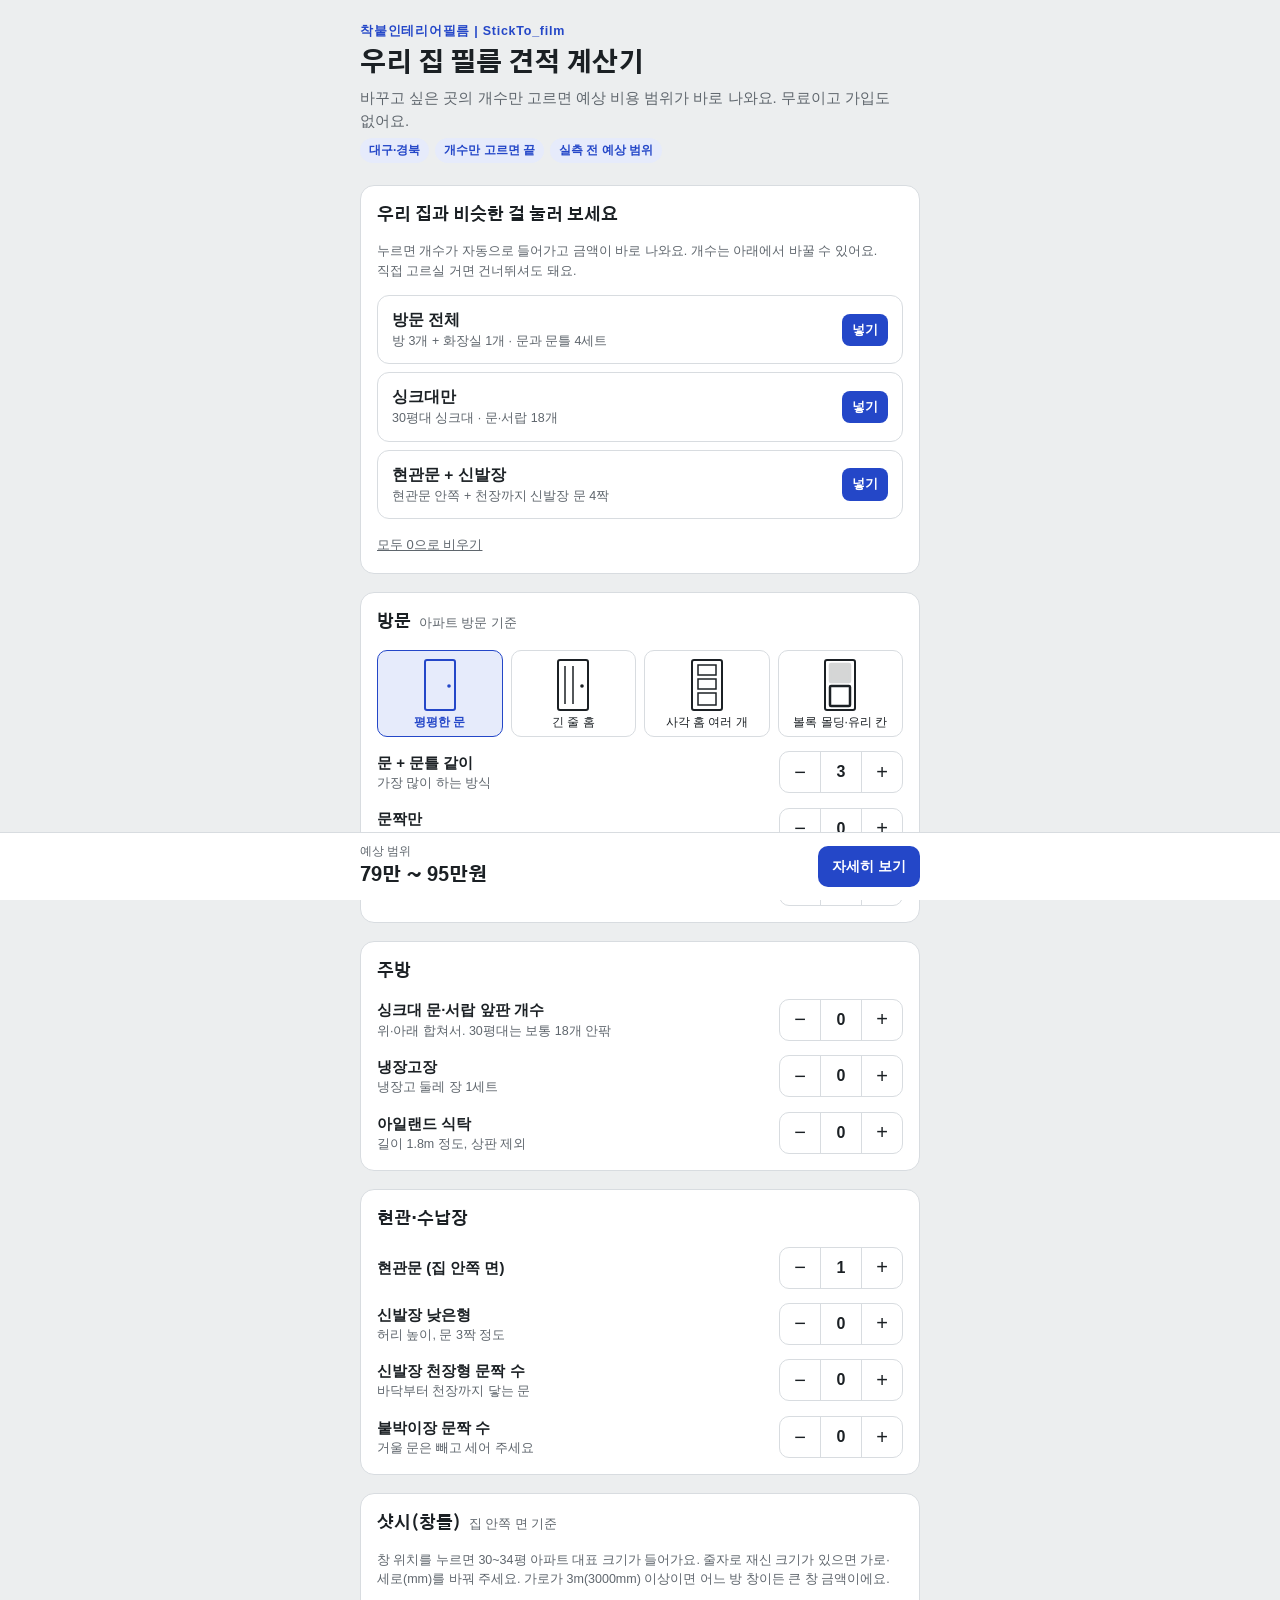
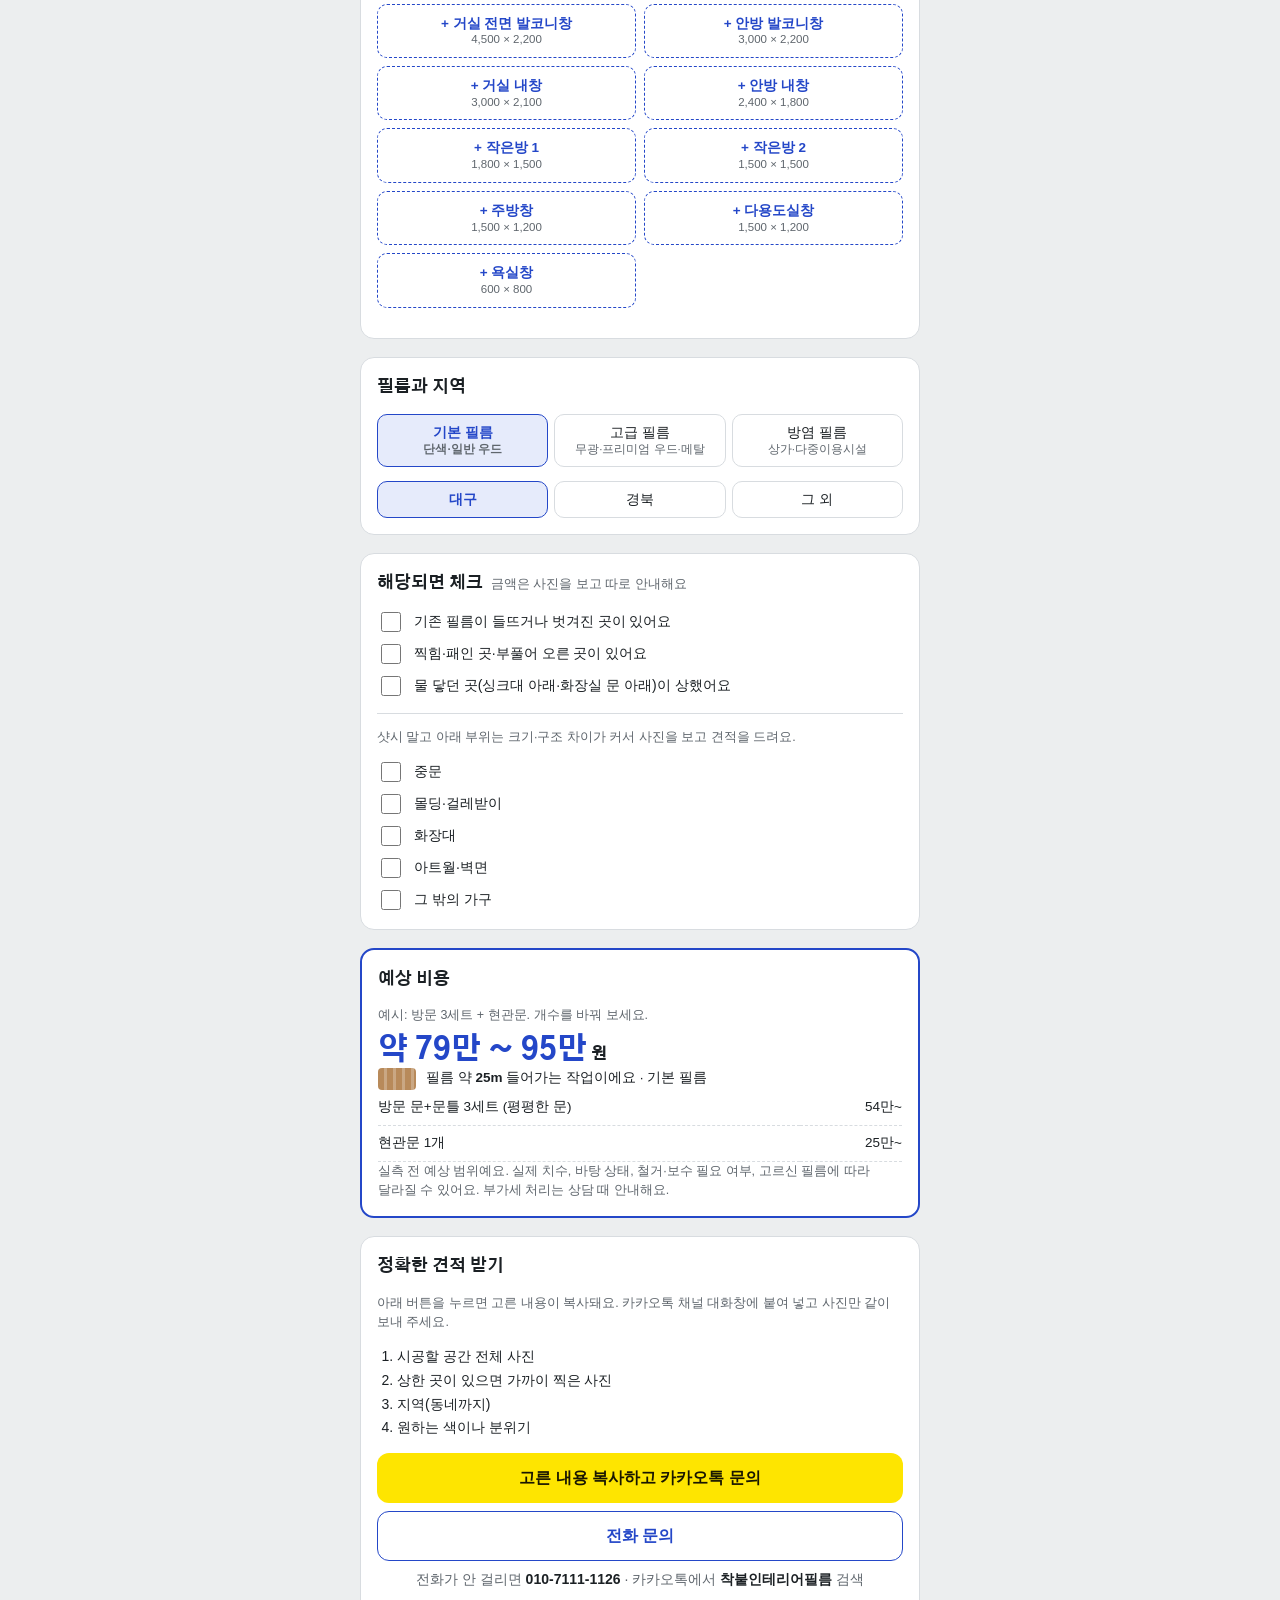
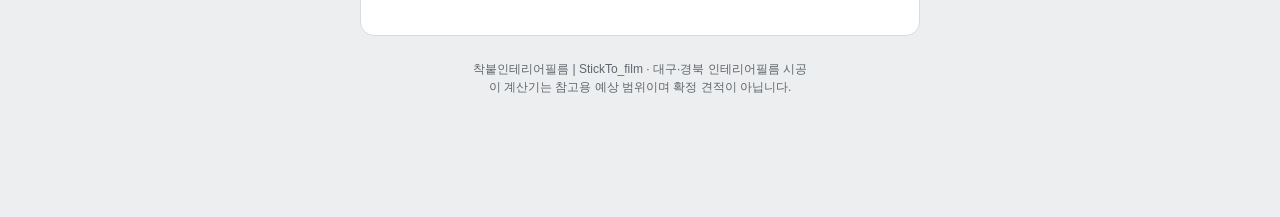
==== commit 15d66f09: "계산기 페이지 남는 닫는 태그 정리 Co-Authored-By: Claude Opus 5.5 <noreply@anthropic.com>" ====
--- a/calculator/index.html
+++ b/calculator/index.html
@@ -140,7 +140,6 @@
     </div>
     <p id="presetMsg" role="status"></p>
     <button type="button" class="linkbtn" data-preset="reset" data-name="">모두 0으로 비우기</button>
-    </div>
   </section>
 
   <section class="card" aria-labelledby="h-door">
